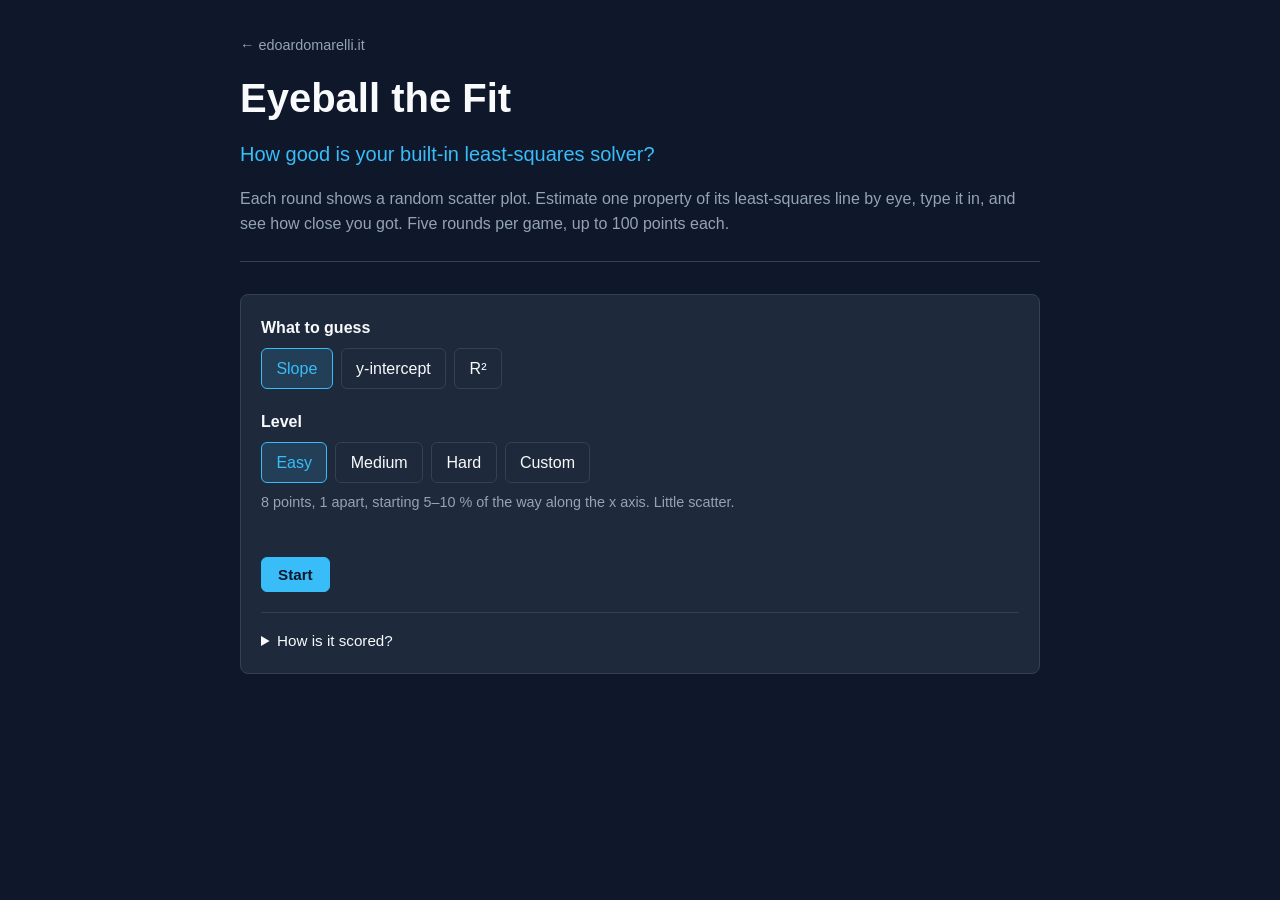
==== eyeball/index.html @ de892160 "Add Eyeball the Fit game" ====
<!DOCTYPE html>
<html lang="en">
<head>
    <meta charset="UTF-8">
    <meta name="viewport" content="width=device-width, initial-scale=1.0">
    <title>Eyeball the Fit | Edoardo Marelli</title>
    <meta name="description"
          content="A small game for scientists: guess the slope, intercept or R² of a scatter plot.">
    <link rel="stylesheet" href="style.css">
</head>
<body>

    <div class="container">
        <header>
            <a href="../" class="back">&larr; edoardomarelli.it</a>
            <h1>Eyeball the Fit</h1>
            <p class="subtitle">How good is your built-in least-squares solver?</p>
            <p class="bio">
                Each round shows a random scatter plot. Estimate one property of its
                least-squares line by eye, type it in, and see how close you got.
                Five rounds per game, up to 100 points each.
            </p>
        </header>

        <!-- Setup -->
        <section id="setup" class="card">
            <form id="setup-form">
                <fieldset>
                    <legend>What to guess</legend>
                    <div class="pills">
                        <label><input type="radio" name="quantity" value="slope" checked>
                            <span>Slope</span></label>
                        <label><input type="radio" name="quantity" value="intercept">
                            <span>y-intercept</span></label>
                        <label><input type="radio" name="quantity" value="r2">
                            <span>R²</span></label>
                    </div>
                </fieldset>

                <fieldset>
                    <legend>Level</legend>
                    <div class="pills">
                        <label><input type="radio" name="level" value="easy" checked>
                            <span>Easy</span></label>
                        <label><input type="radio" name="level" value="medium">
                            <span>Medium</span></label>
                        <label><input type="radio" name="level" value="hard">
                            <span>Hard</span></label>
                        <label><input type="radio" name="level" value="custom">
                            <span>Custom</span></label>
                    </div>
                    <p id="level-help" class="help"></p>
                </fieldset>

                <fieldset id="custom-options" hidden>
                    <legend>Custom</legend>
                    <div class="field">
                        <label for="xmin">Smallest x</label>
                        <input id="xmin" type="text" inputmode="decimal" value="0"
                               autocomplete="off">
                    </div>
                    <div class="field">
                        <label for="width">Width of the x range</label>
                        <input id="width" type="text" inputmode="decimal" value="10"
                               autocomplete="off">
                    </div>
                    <div class="field">
                        <label for="dx">x step Δx</label>
                        <input id="dx" type="text" inputmode="decimal" value="0.5"
                               autocomplete="off">
                    </div>
                    <div class="field">
                        <label for="noise">Noise <span id="noise-value" class="muted"></span></label>
                        <input id="noise" type="range" min="0" max="100" step="1" value="20">
                    </div>
                    <p class="help">
                        Each round, the first point lands at the smallest x plus up to 5 % of
                        the width. Noise is the standard deviation of the scatter, as a
                        percentage of how much the line rises or falls over the x range. 0 %
                        puts every point on the line.
                    </p>
                </fieldset>

                <p id="setup-error" class="error" role="alert"></p>
                <button type="submit" class="btn primary">Start</button>
            </form>

            <details class="how">
                <summary>How is it scored?</summary>
                <ul>
                    <li>The answer is the ordinary least-squares line through the points
                        shown, not the hidden line they were generated from.</li>
                    <li><strong>Slope</strong> is scored by the angle the line makes on
                        screen: full marks if you match it, zero at 15° off. Steep axes or
                        huge numbers are no harder than small ones.</li>
                    <li><strong>y-intercept</strong>: zero points once you are off by 10 % of
                        the plotted y range. On Easy, Medium and Hard the data start away from
                        x = 0, so you have to extrapolate: further on harder levels.</li>
                    <li><strong>R²</strong> is the fraction of the variance in y explained by
                        the line (1 = all points on it). Zero points once you are 0.2 off.</li>
                </ul>
            </details>
        </section>

        <!-- Game -->
        <section id="game" class="card" hidden>
            <div class="status">
                <span id="round-label"></span>
                <span id="score-label"></span>
            </div>
            <canvas id="plot" aria-label="Scatter plot of the current round"></canvas>
            <form id="guess-form" class="guess">
                <label for="guess" id="guess-label"></label>
                <div class="guess-row">
                    <input id="guess" type="text" inputmode="decimal" autocomplete="off">
                    <button type="submit" id="guess-button" class="btn primary">Guess</button>
                </div>
            </form>
            <p id="feedback" class="feedback" role="status"></p>
            <button type="button" id="quit" class="btn small">Quit</button>
        </section>

        <!-- End -->
        <section id="end" class="card" hidden>
            <h2>Game over</h2>
            <p id="final-score" class="final"></p>
            <p id="best-score" class="muted"></p>
            <table id="summary">
                <thead>
                    <tr><th>Round</th><th>Fitted</th><th>Your guess</th><th>Error</th>
                        <th>Points</th></tr>
                </thead>
                <tbody></tbody>
            </table>
            <div class="end-buttons">
                <button type="button" id="again" class="btn primary">Play again</button>
                <button type="button" id="change" class="btn">Change settings</button>
            </div>
        </section>
    </div>

    <script src="game.js"></script>
</body>
</html>
---- eyeball/style.css ----
/* Colours and type follow the main page (../index.html). */
:root {
    --bg-color: #0f172a;
    --card-bg: #1e293b;
    --text-main: #f8fafc;
    --text-muted: #94a3b8;
    --accent: #38bdf8;
    --accent-hover: #0284c7;
    --border: #334155;
    --good: #4ade80;
    --bad: #f87171;
}

* {
    box-sizing: border-box;
    margin: 0;
    padding: 0;
    font-family: -apple-system, BlinkMacSystemFont, "Segoe UI", Roboto, Helvetica, Arial, sans-serif;
}

body {
    background-color: var(--bg-color);
    color: var(--text-main);
    line-height: 1.6;
    padding: 2rem 1rem;
}

.container {
    max-width: 800px;
    margin: 0 auto;
}

header {
    margin-bottom: 2rem;
    border-bottom: 1px solid var(--border);
    padding-bottom: 1.5rem;
}

.back {
    color: var(--text-muted);
    text-decoration: none;
    font-size: 0.9rem;
}

.back:hover {
    color: var(--accent);
}

h1 {
    font-size: 2.5rem;
    font-weight: 700;
    margin: 0.5rem 0;
}

h2 {
    font-size: 1.5rem;
    margin-bottom: 1rem;
    border-left: 3px solid var(--accent);
    padding-left: 0.75rem;
}

.subtitle {
    font-size: 1.25rem;
    color: var(--accent);
    font-weight: 500;
    margin-bottom: 1rem;
}

.bio, .muted, .help {
    color: var(--text-muted);
}

.help {
    font-size: 0.9rem;
    margin-top: 0.5rem;
}

.card {
    background-color: var(--card-bg);
    border: 1px solid var(--border);
    border-radius: 8px;
    padding: 1.25rem;
}

fieldset {
    border: none;
    margin-bottom: 1.25rem;
}

legend {
    font-weight: 600;
    margin-bottom: 0.5rem;
}

/* Radio buttons shown as pills */
.pills {
    display: flex;
    flex-wrap: wrap;
    gap: 0.5rem;
}

.pills input {
    position: absolute;
    opacity: 0;
}

.pills span {
    display: inline-block;
    padding: 0.4rem 0.9rem;
    border: 1px solid var(--border);
    border-radius: 6px;
    cursor: pointer;
    transition: all 0.2s ease;
}

.pills span:hover {
    border-color: var(--accent);
}

.pills input:checked + span {
    background: rgba(56, 189, 248, 0.15);
    border-color: var(--accent);
    color: var(--accent);
}

.pills input:focus-visible + span {
    outline: 2px solid var(--accent);
    outline-offset: 2px;
}

.field {
    display: flex;
    flex-direction: column;
    gap: 0.25rem;
    margin-bottom: 0.75rem;
    max-width: 320px;
}

input[type="text"] {
    background: var(--bg-color);
    color: var(--text-main);
    border: 1px solid var(--border);
    border-radius: 6px;
    padding: 0.5rem 0.75rem;
    font-size: 1rem;
    width: 100%;
}

input[type="text"]:focus {
    outline: none;
    border-color: var(--accent);
}

input[type="range"] {
    accent-color: var(--accent);
    width: 100%;
}

.btn {
    display: inline-block;
    padding: 0.5rem 1rem;
    background-color: var(--card-bg);
    color: var(--text-main);
    border-radius: 6px;
    border: 1px solid var(--border);
    font-size: 0.95rem;
    cursor: pointer;
    transition: all 0.2s ease;
}

.btn:hover {
    border-color: var(--accent);
    color: var(--accent);
}

.btn.primary {
    background-color: var(--accent);
    border-color: var(--accent);
    color: var(--bg-color);
    font-weight: 600;
}

.btn.primary:hover {
    background-color: var(--accent-hover);
    border-color: var(--accent-hover);
    color: var(--text-main);
}

.btn.small {
    font-size: 0.85rem;
    padding: 0.3rem 0.8rem;
}

.error {
    color: var(--bad);
    min-height: 1.6em;
    font-size: 0.9rem;
}

.how {
    margin-top: 1.25rem;
    border-top: 1px solid var(--border);
    padding-top: 1rem;
    color: var(--text-muted);
    font-size: 0.95rem;
}

.how summary {
    cursor: pointer;
    color: var(--text-main);
}

.how ul {
    margin: 0.5rem 0 0 1.25rem;
}

.how li {
    margin-bottom: 0.4rem;
}

/* Game */
.status {
    display: flex;
    justify-content: space-between;
    color: var(--text-muted);
    margin-bottom: 0.5rem;
}

#plot {
    display: block;
    width: 100%;
    background: var(--bg-color);
    border-radius: 6px;
}

.guess {
    margin-top: 1rem;
}

.guess-row {
    display: flex;
    gap: 0.5rem;
    margin-top: 0.25rem;
}

.guess-row input {
    max-width: 220px;
}

.feedback {
    min-height: 3.2em;
    margin: 0.75rem 0;
}

.feedback .good {
    color: var(--good);
}

.feedback .bad {
    color: var(--bad);
}

/* End */
.final {
    font-size: 1.5rem;
    font-weight: 700;
}

table {
    width: 100%;
    border-collapse: collapse;
    margin: 1rem 0;
    font-size: 0.95rem;
    font-variant-numeric: tabular-nums;
}

th, td {
    text-align: right;
    padding: 0.35rem 0.5rem;
    border-bottom: 1px solid var(--border);
}

th:first-child, td:first-child {
    text-align: left;
}

th {
    color: var(--text-muted);
    font-weight: 500;
}

.end-buttons {
    display: flex;
    flex-wrap: wrap;
    gap: 0.5rem;
}

@media (max-width: 480px) {
    h1 {
        font-size: 2rem;
    }

    table {
        font-size: 0.85rem;
    }

    th, td {
        padding: 0.3rem 0.25rem;
    }
}
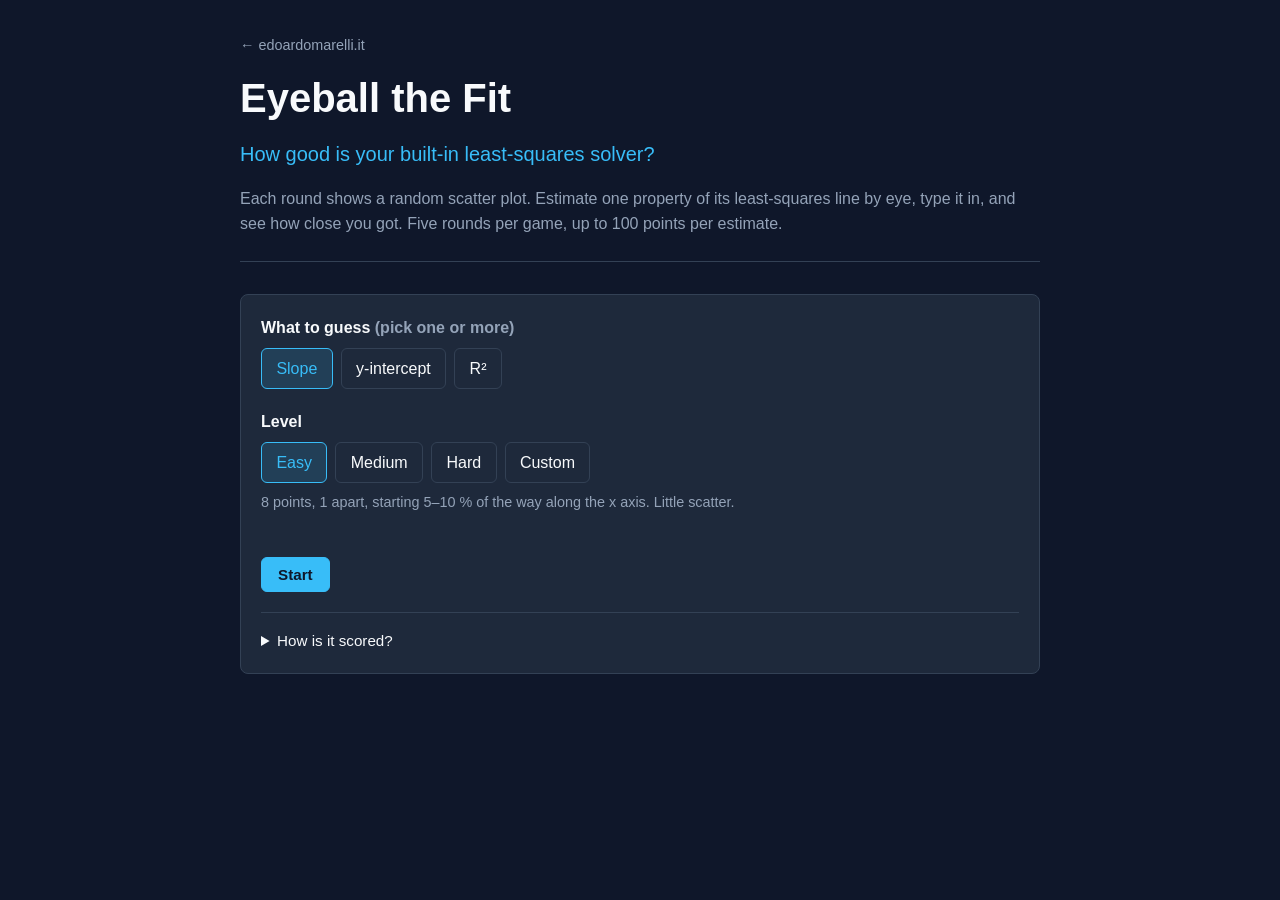
==== commit a29e260d: "Eyeball the Fit: guess any combination of slope, intercept and R²" ====
--- a/eyeball/index.html
+++ b/eyeball/index.html
@@ -18,7 +18,7 @@
             <p class="bio">
                 Each round shows a random scatter plot. Estimate one property of its
                 least-squares line by eye, type it in, and see how close you got.
-                Five rounds per game, up to 100 points each.
+                Five rounds per game, up to 100 points per estimate.
             </p>
         </header>
 
@@ -26,13 +26,13 @@
         <section id="setup" class="card">
             <form id="setup-form">
                 <fieldset>
-                    <legend>What to guess</legend>
+                    <legend>What to guess <span class="muted">(pick one or more)</span></legend>
                     <div class="pills">
-                        <label><input type="radio" name="quantity" value="slope" checked>
+                        <label><input type="checkbox" name="quantity" value="slope" checked>
                             <span>Slope</span></label>
-                        <label><input type="radio" name="quantity" value="intercept">
+                        <label><input type="checkbox" name="quantity" value="intercept">
                             <span>y-intercept</span></label>
-                        <label><input type="radio" name="quantity" value="r2">
+                        <label><input type="checkbox" name="quantity" value="r2">
                             <span>R²</span></label>
                     </div>
                 </fieldset>
@@ -110,11 +110,8 @@
             </div>
             <canvas id="plot" aria-label="Scatter plot of the current round"></canvas>
             <form id="guess-form" class="guess">
-                <label for="guess" id="guess-label"></label>
-                <div class="guess-row">
-                    <input id="guess" type="text" inputmode="decimal" autocomplete="off">
-                    <button type="submit" id="guess-button" class="btn primary">Guess</button>
-                </div>
+                <div id="guess-fields" class="guess-fields"></div>
+                <button type="submit" id="guess-button" class="btn primary">Guess</button>
             </form>
             <p id="feedback" class="feedback" role="status"></p>
             <button type="button" id="quit" class="btn small">Quit</button>
--- a/eyeball/style.css
+++ b/eyeball/style.css
@@ -234,17 +234,27 @@
 }
 
 .guess {
+    display: flex;
+    flex-wrap: wrap;
+    align-items: flex-end;
+    gap: 0.5rem 1rem;
     margin-top: 1rem;
 }
 
-.guess-row {
-    display: flex;
-    gap: 0.5rem;
-    margin-top: 0.25rem;
-}
-
-.guess-row input {
-    max-width: 220px;
+.guess-fields {
+    display: flex;
+    flex-wrap: wrap;
+    gap: 0.5rem 1rem;
+}
+
+.guess-field {
+    display: flex;
+    flex-direction: column;
+    gap: 0.25rem;
+}
+
+.guess-field input {
+    width: 180px;
 }
 
 .feedback {
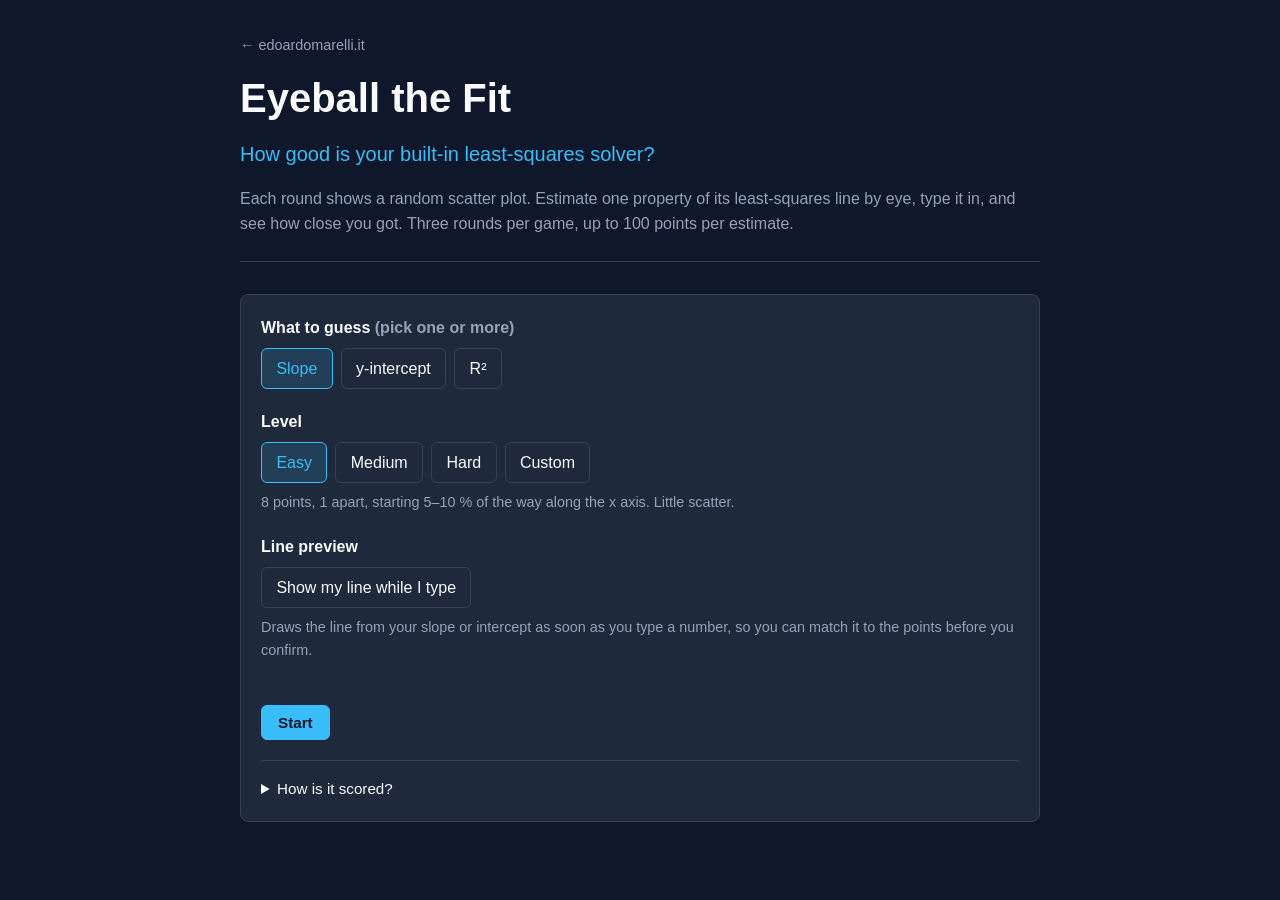
==== commit 2236ee93: "Eyeball the Fit: 3 rounds, yellow mid scores, line preview and guessed line" ====
--- a/eyeball/index.html
+++ b/eyeball/index.html
@@ -18,7 +18,7 @@
             <p class="bio">
                 Each round shows a random scatter plot. Estimate one property of its
                 least-squares line by eye, type it in, and see how close you got.
-                Five rounds per game, up to 100 points per estimate.
+                Three rounds per game, up to 100 points per estimate.
             </p>
         </header>
 
@@ -50,6 +50,18 @@
                             <span>Custom</span></label>
                     </div>
                     <p id="level-help" class="help"></p>
+                </fieldset>
+
+                <fieldset>
+                    <legend>Line preview</legend>
+                    <div class="pills">
+                        <label><input type="checkbox" id="preview">
+                            <span>Show my line while I type</span></label>
+                    </div>
+                    <p class="help">
+                        Draws the line from your slope or intercept as soon as you type a
+                        number, so you can match it to the points before you confirm.
+                    </p>
                 </fieldset>
 
                 <fieldset id="custom-options" hidden>
--- a/eyeball/style.css
+++ b/eyeball/style.css
@@ -8,7 +8,9 @@
     --accent-hover: #0284c7;
     --border: #334155;
     --good: #4ade80;
+    --mid: #facc15;
     --bad: #f87171;
+    --guess: #c084fc;
 }
 
 * {
@@ -262,11 +264,15 @@
     margin: 0.75rem 0;
 }
 
-.feedback .good {
+.feedback .good, td.good {
     color: var(--good);
 }
 
-.feedback .bad {
+.feedback .mid, td.mid {
+    color: var(--mid);
+}
+
+.feedback .bad, td.bad {
     color: var(--bad);
 }
 
